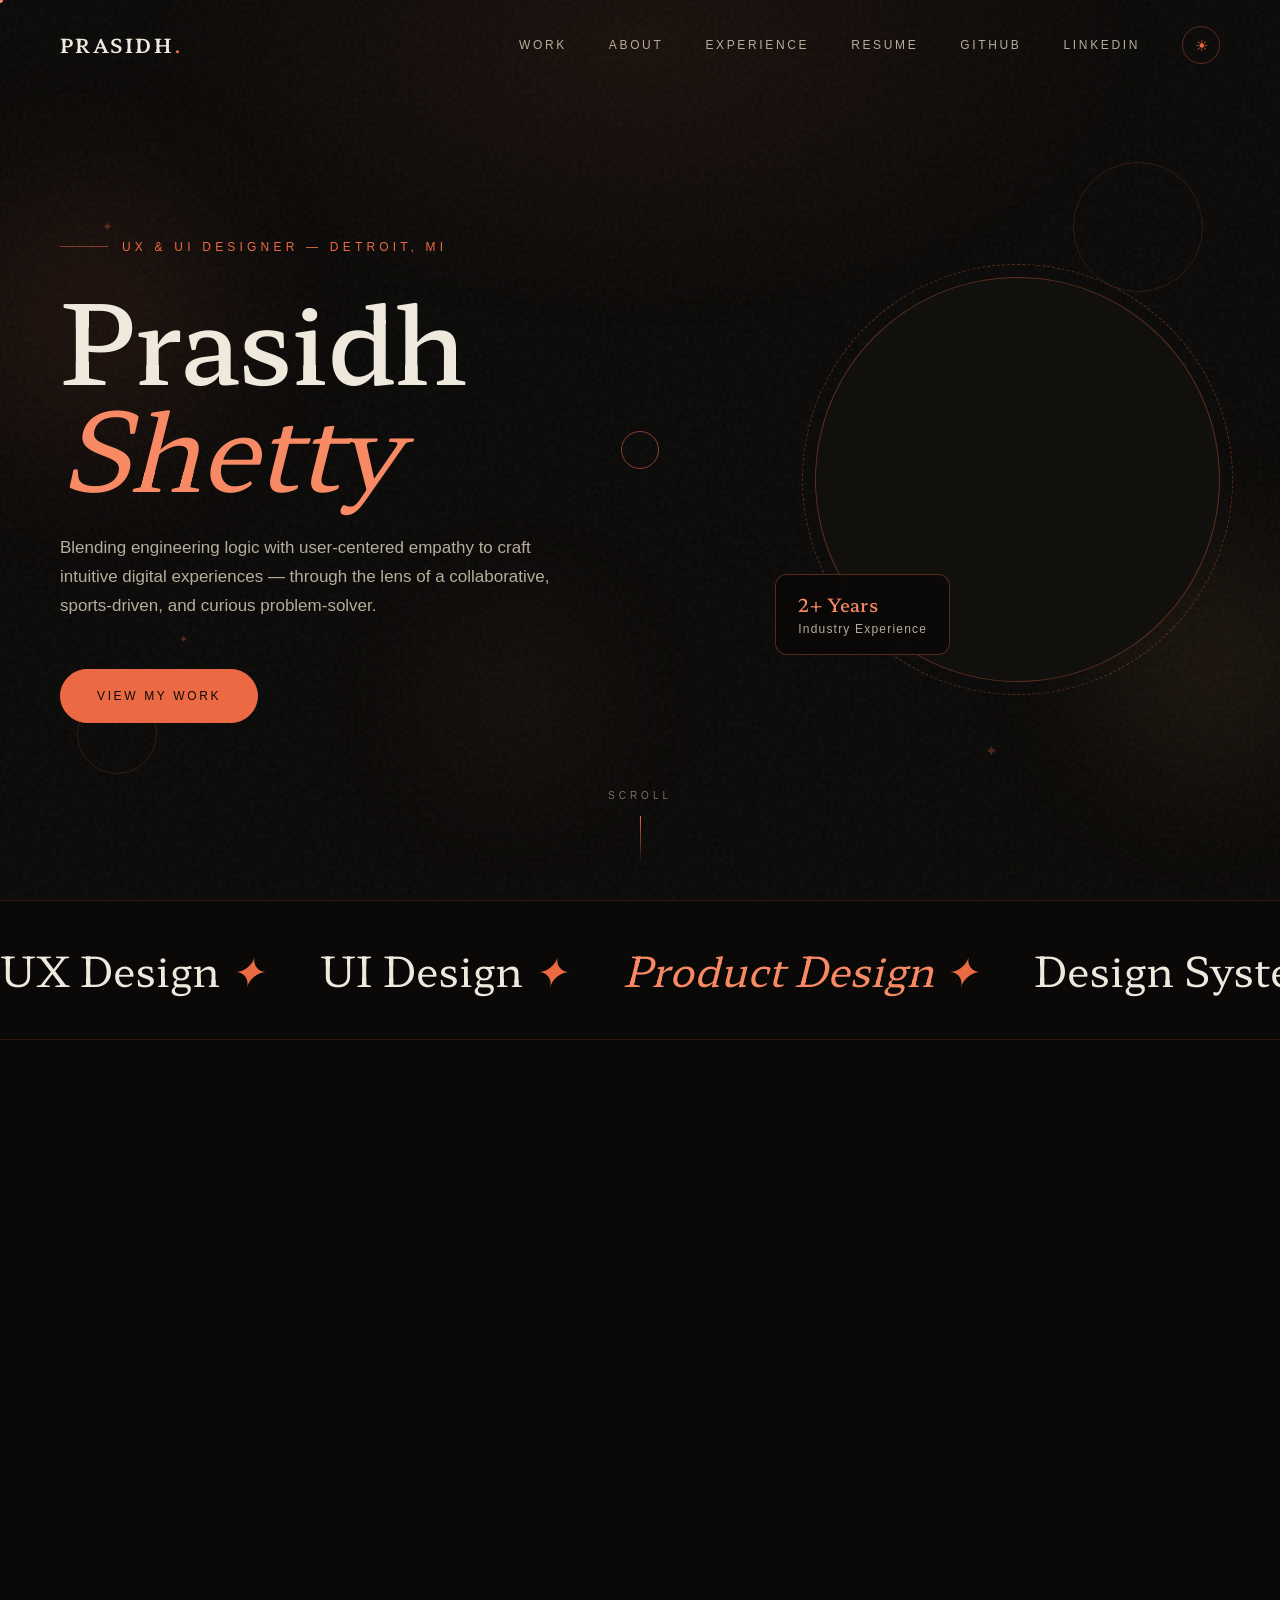
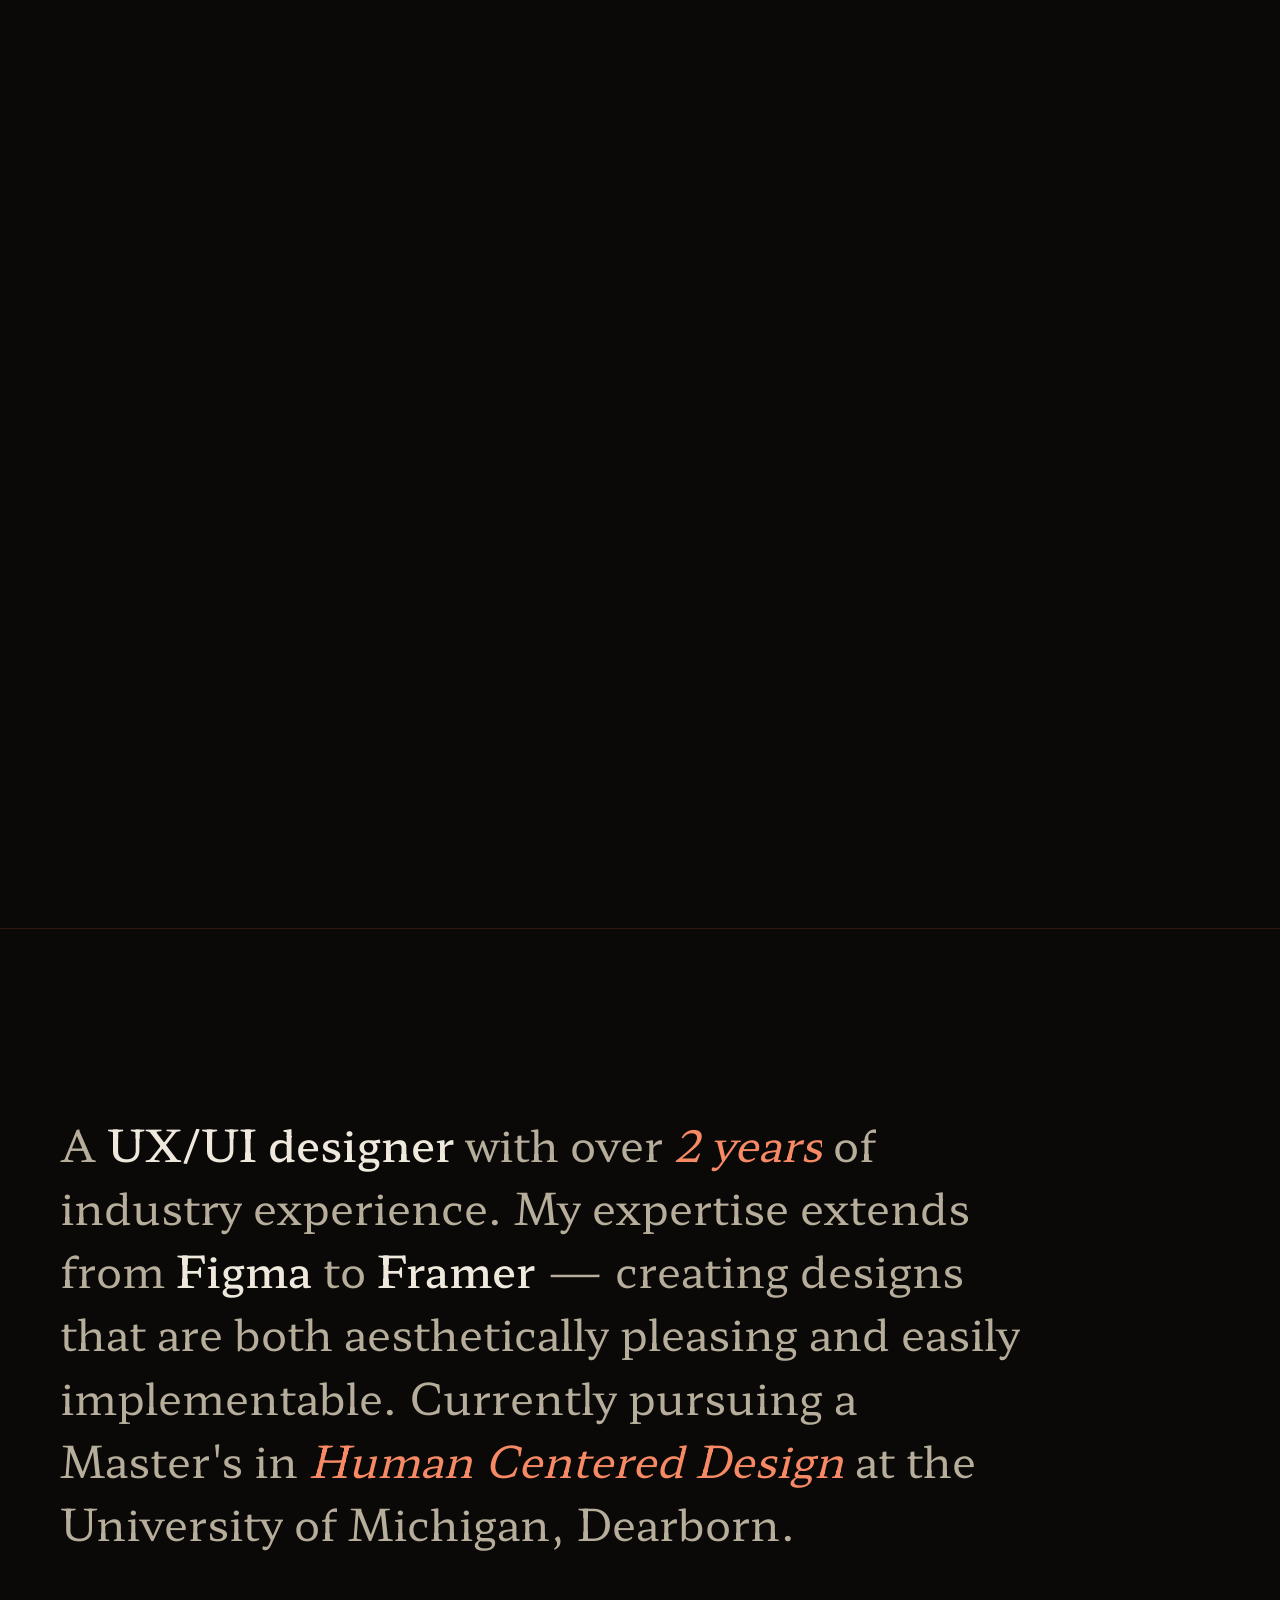
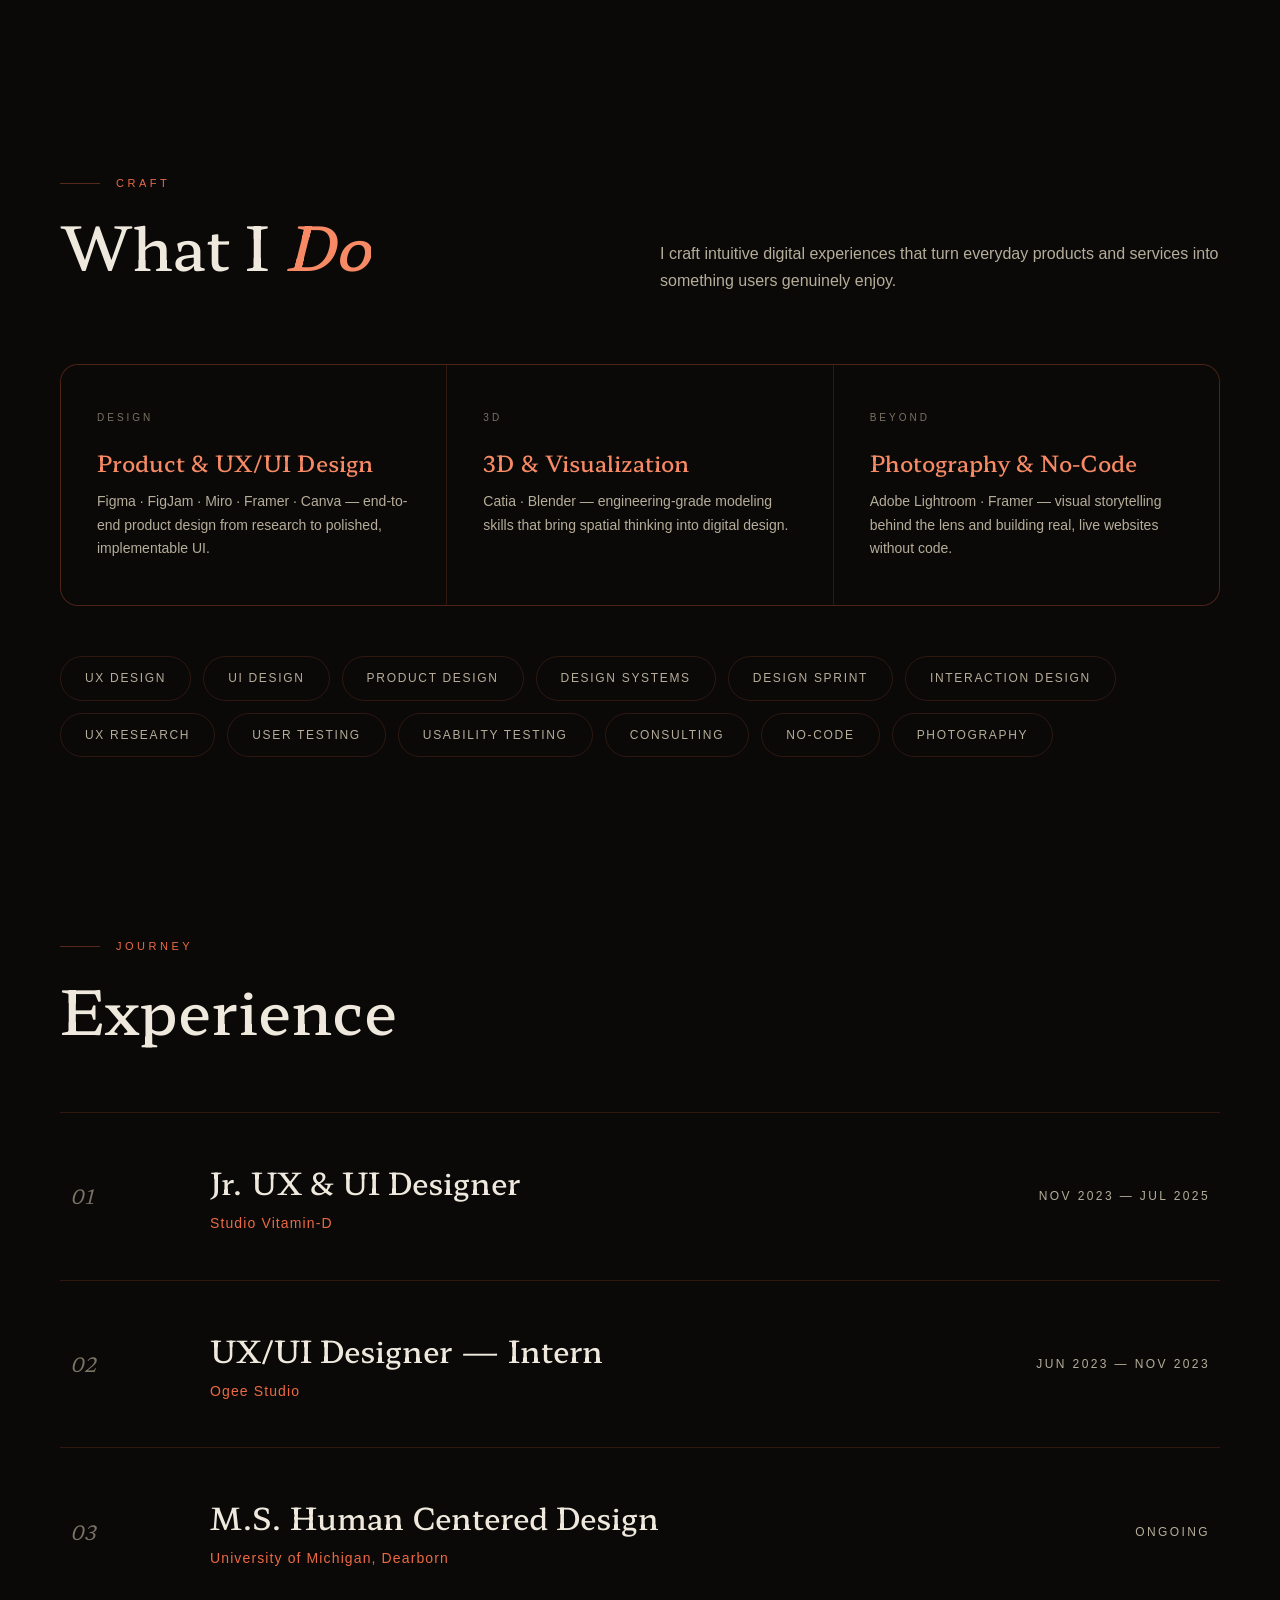
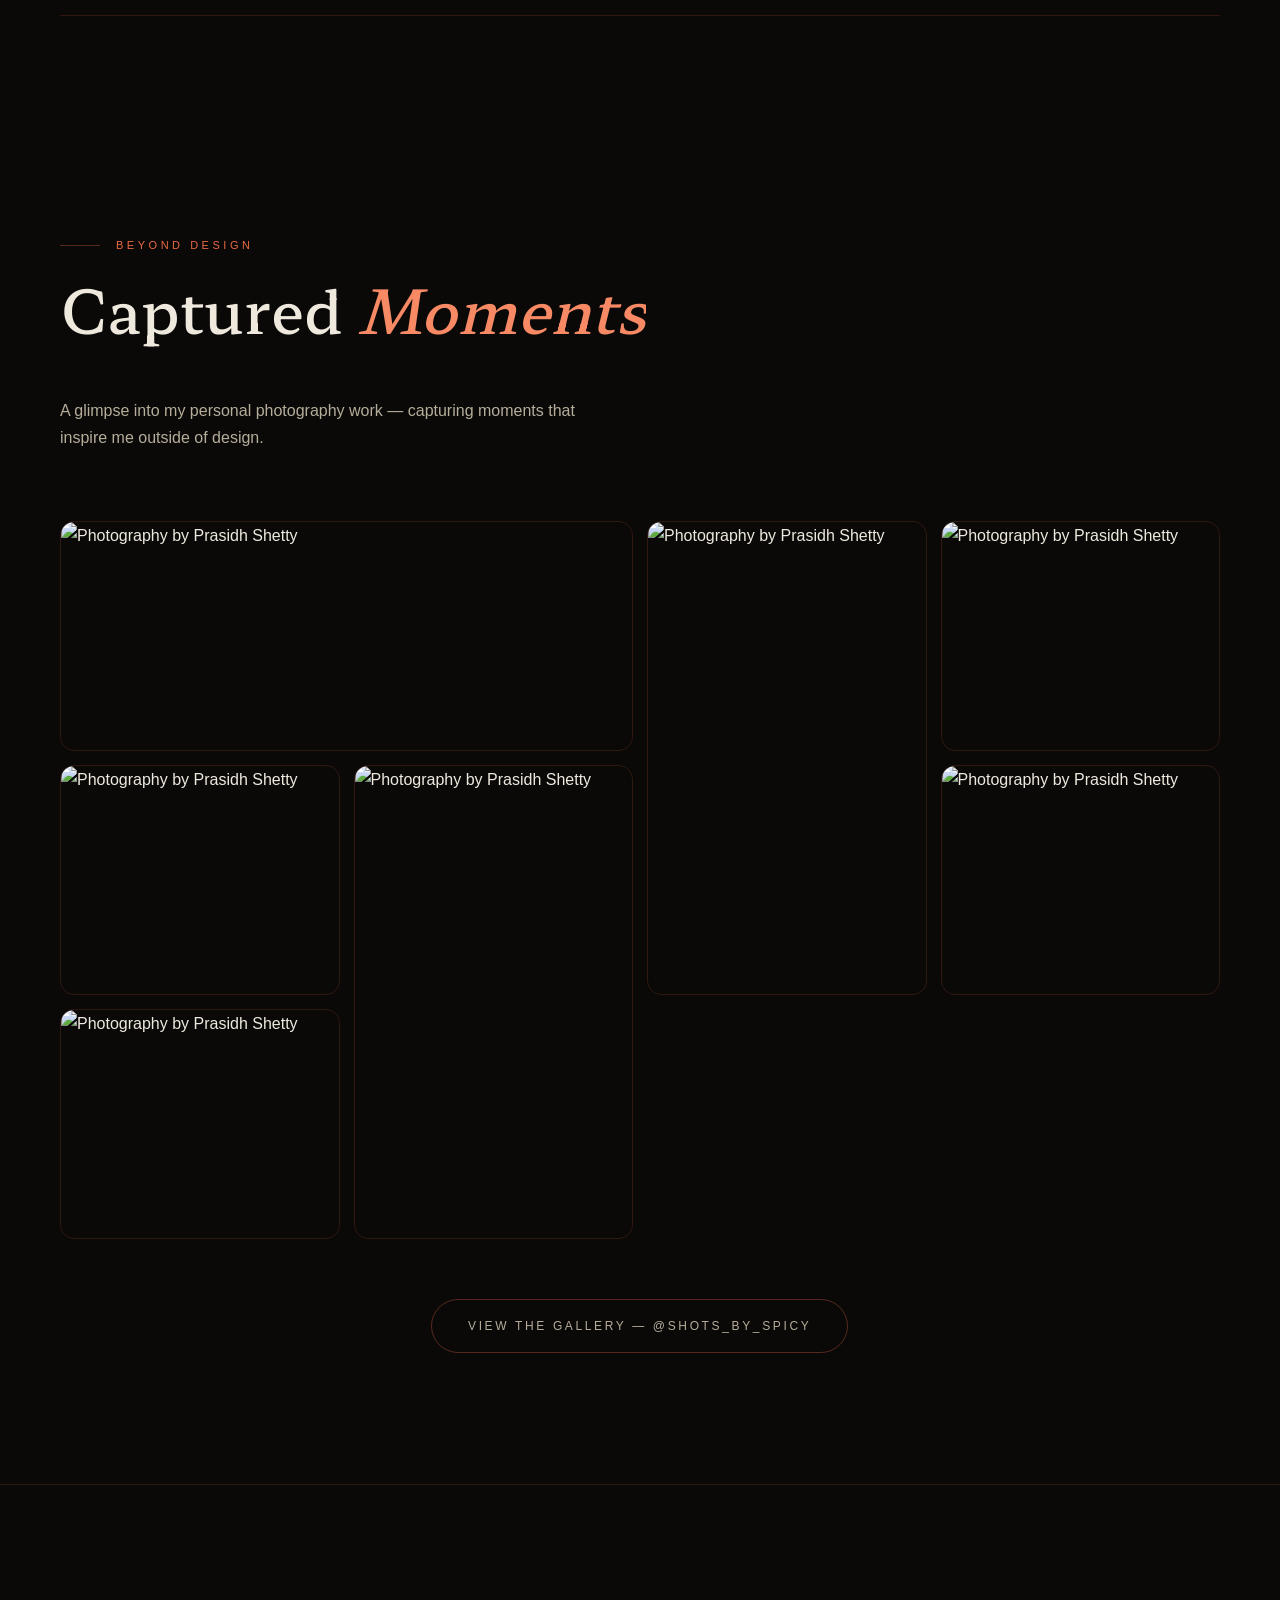
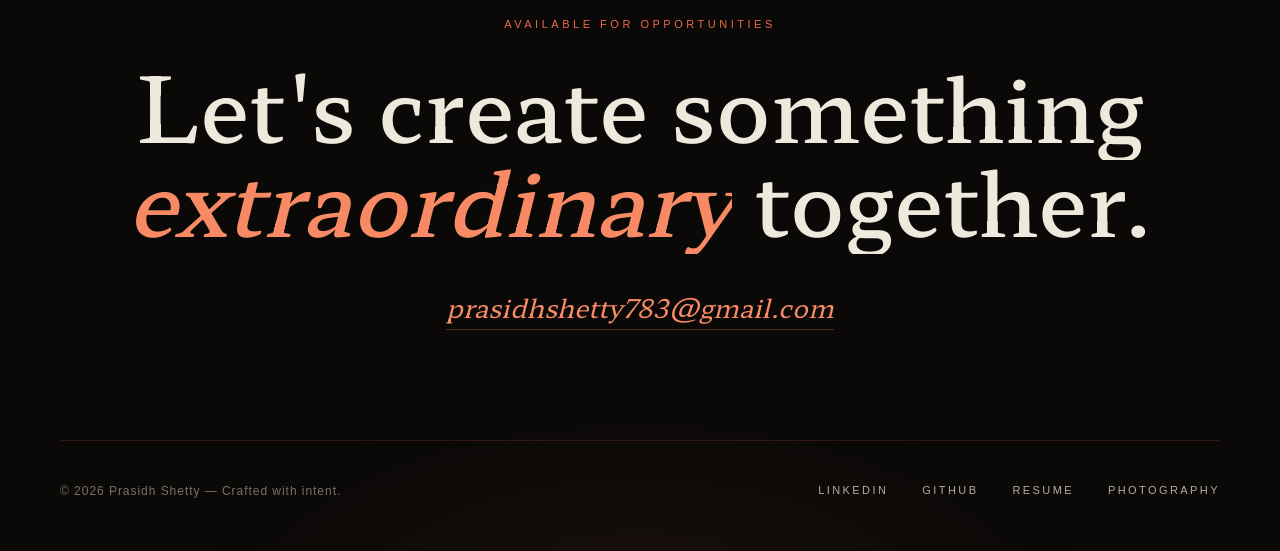
==== index.html @ 74303aab "Update portfolio website" ====
<!DOCTYPE html>
<html lang="en">
<head>
  <meta charset="UTF-8" />
  <meta name="viewport" content="width=device-width, initial-scale=1.0" />
  <title>Prasidh Shetty — UX & UI Designer</title>
  <meta name="description" content="Prasidh Shetty is a UX/UI designer blending engineering logic with user-centered empathy to craft intuitive digital experiences." />
  <link rel="preconnect" href="https://fonts.googleapis.com" />
  <link rel="preconnect" href="https://fonts.gstatic.com" crossorigin />
  <link rel="preconnect" href="https://api.fontshare.com" crossorigin />
  <link href="https://fonts.googleapis.com/css2?family=Hahmlet:wght@400;500;600;700&display=swap" rel="stylesheet" />
  <link href="https://api.fontshare.com/v2/css?f[]=satoshi@400,500,700&display=swap" rel="stylesheet" />
  <script>if(localStorage.getItem("theme")==="light")document.documentElement.setAttribute("data-theme","light")</script>
  <link rel="stylesheet" href="styles.css" />
</head>
<body>

  <!-- NAV -->
  <header class="nav">
    <div class="container nav-inner">
      <a href="index.html" class="nav-logo">PRASIDH<span>.</span></a>
      <nav class="nav-links">
        <a href="work.html">Work</a>
        <a href="index.html#about">About</a>
        <a href="index.html#experience">Experience</a>
        <a href="Prasidh-Shetty-Resume.pdf" target="_blank" rel="noopener">Resume</a>
        <a href="https://github.com/prasidhshetty783-prog" target="_blank" rel="noopener">GitHub</a>
        <a href="https://www.linkedin.com/in/prasidh-shetty-b4a69518b/" target="_blank" rel="noopener">LinkedIn</a>
        <button class="theme-toggle" aria-label="Toggle light/dark theme" title="Toggle theme"></button>
      </nav>
      <button class="nav-burger" aria-label="Menu"><span></span><span></span><span></span></button>
    </div>
  </header>

  <!-- HERO -->
  <section class="hero">
    <div class="container hero-grid">
      <div>
        <p class="hero-kicker reveal">UX & UI Designer — Detroit, MI</p>
        <h1 class="reveal d1">Prasidh <span class="italic">Shetty</span></h1>
        <p class="hero-desc reveal d2">Blending engineering logic with user-centered empathy to craft intuitive digital experiences — through the lens of a collaborative, sports-driven, and curious problem-solver.</p>
        <div class="hero-actions reveal d3">
          <a href="work.html" class="btn solid">View My Work</a>
        </div>
      </div>
      <div class="hero-portrait reveal d2">
        <div class="frame">
          <div class="frame-inner">
            <img src="https://framerusercontent.com/images/dVeHFJa9e56pfi5yclxB2OnnPMI.jpg?scale-down-to=1024" alt="Prasidh Shetty" />
          </div>
        </div>
        <div class="hero-badge"><strong>2+ Years</strong>Industry Experience</div>
      </div>
    </div>
    <div class="hero-scroll">Scroll</div>
  </section>

  <!-- MARQUEE -->
  <div class="marquee-wrap">
    <div class="marquee">
      <span>UX Design <span class="dot">✦</span></span><span>UI Design <span class="dot">✦</span></span><span><em>Product Design</em> <span class="dot">✦</span></span><span>Design Systems <span class="dot">✦</span></span><span>UX Research <span class="dot">✦</span></span><span><em>Interaction Design</em> <span class="dot">✦</span></span><span>Usability Testing <span class="dot">✦</span></span><span>Photography <span class="dot">✦</span></span>
      <span>UX Design <span class="dot">✦</span></span><span>UI Design <span class="dot">✦</span></span><span><em>Product Design</em> <span class="dot">✦</span></span><span>Design Systems <span class="dot">✦</span></span><span>UX Research <span class="dot">✦</span></span><span><em>Interaction Design</em> <span class="dot">✦</span></span><span>Usability Testing <span class="dot">✦</span></span><span>Photography <span class="dot">✦</span></span>
    </div>
  </div>

  <!-- SELECTED WORK -->
  <section class="section" id="work">
    <div class="container">
      <div class="section-head split reveal">
        <div>
          <p class="eyebrow">Selected Work</p>
          <h2 class="section-title">Case <span class="italic">Studies</span></h2>
        </div>
        <p class="section-sub">A curated selection of professional and master's projects — from logistics platforms to AI co-pilots.</p>
      </div>

      <div class="work-list">
        <article class="project reveal">
          <a class="project-media" href="mobile-lms.html">
            <img src="https://framerusercontent.com/images/qUuaT7anQWJj0mjtXxD2zrGDXk.png?scale-down-to=1024" alt="Educational Transformation: Mobile LMS" />
            <span class="num">01</span>
          </a>
          <div class="project-info">
            <span class="tag">Professional · upGrad</span>
            <h3><a href="mobile-lms.html">Educational Transformation: Mobile LMS</a></h3>
            <p>A mobile learning management system that helps learners access courses, track progress, and manage their learning on the go.</p>
            <a href="mobile-lms.html" class="project-link">View Case Study <span class="arrow">→</span></a>
          </div>
        </article>

        <article class="project reveal">
          <a class="project-media" href="media-production.html">
            <img src="https://framerusercontent.com/images/1irKxx9qHiXU2OSpq6Neja5Yvc.png?scale-down-to=1024" alt="Media Production and Planning Tool" />
            <span class="num">02</span>
          </a>
          <div class="project-info">
            <span class="tag">Professional · Showrunnr</span>
            <h3><a href="media-production.html">Media Production & Planning Tool</a></h3>
            <p>A production management platform that helps creators and providers plan, collaborate, manage, and transact in one place.</p>
            <a href="media-production.html" class="project-link">View Case Study <span class="arrow">→</span></a>
          </div>
        </article>

        <article class="project reveal">
          <a class="project-media" href="nova-ai.html">
            <img src="https://framerusercontent.com/images/nuR4hS2fZYth4HQ4zvdkcQAMe4.png?scale-down-to=1024" alt="Nova AI" />
            <span class="num">03</span>
          </a>
          <div class="project-info">
            <span class="tag">Masters Project</span>
            <h3><a href="nova-ai.html">Nova AI — In-Car Co-Pilot</a></h3>
            <p>An AI co-pilot for safer driving — an in-car assistant that delivers timely, explainable support without distracting the driver.</p>
            <a href="nova-ai.html" class="project-link">View Case Study <span class="arrow">→</span></a>
          </div>
        </article>

        <article class="project reveal">
          <a class="project-media" href="dealer-sales.html">
            <img src="https://framerusercontent.com/images/0M9m59HdX6UriJrX9rR3TMofDM.png?scale-down-to=1024" alt="Empowering Dealers with Seamless Sales Management" />
            <span class="num">04</span>
          </a>
          <div class="project-info">
            <span class="tag">Professional · Asian Paints</span>
            <h3><a href="dealer-sales.html">Empowering Dealers with Seamless Sales Management</a></h3>
            <p>A sales management tool that tracks dealers' sales progress and showcases rewards, discounts, and offers for dealers to enroll into.</p>
            <a href="dealer-sales.html" class="project-link">View Case Study <span class="arrow">→</span></a>
          </div>
        </article>

        <article class="project reveal">
          <a class="project-media" href="noteloom.html">
            <img src="https://framerusercontent.com/images/7xmcBBQALfX38yEYyZZWSvCUUig.png?scale-down-to=1024" alt="NoteLoom" />
            <span class="num">05</span>
          </a>
          <div class="project-info">
            <span class="tag">Masters Project</span>
            <h3><a href="noteloom.html">NoteLoom — AI Notetaker</a></h3>
            <p>An AI-powered study tool designed to help students learn efficiently with minimal cognitive load — SUS score raised from 78.5 to 97.5.</p>
            <a href="noteloom.html" class="project-link">View Case Study <span class="arrow">→</span></a>
          </div>
        </article>
      </div>

      <div class="center-cta reveal">
        <a href="work.html" class="btn">View All Projects</a>
      </div>
    </div>
  </section>

  <!-- ABOUT STATEMENT -->
  <section class="section" id="about" style="border-top:1px solid var(--line)">
    <div class="container">
      <p class="eyebrow reveal">About</p>
      <p class="statement reveal d1" style="margin-top:34px">A <strong>UX/UI designer</strong> with over <span class="italic">2 years</span> of industry experience. My expertise extends from <strong>Figma</strong> to <strong>Framer</strong> — creating designs that are both aesthetically pleasing and easily implementable. Currently pursuing a Master's in <span class="italic">Human Centered Design</span> at the University of Michigan, Dearborn.</p>
    </div>
  </section>

  <!-- WHAT I DO / SKILLS -->
  <section class="section tight" id="skills">
    <div class="container">
      <div class="section-head split reveal">
        <div>
          <p class="eyebrow">Craft</p>
          <h2 class="section-title">What I <span class="italic">Do</span></h2>
        </div>
        <p class="section-sub">I craft intuitive digital experiences that turn everyday products and services into something users genuinely enjoy.</p>
      </div>

      <div class="skills-grid reveal">
        <div class="skill-cell">
          <span class="cat">Design</span>
          <h4>Product & UX/UI Design</h4>
          <p>Figma · FigJam · Miro · Framer · Canva — end-to-end product design from research to polished, implementable UI.</p>
        </div>
        <div class="skill-cell">
          <span class="cat">3D</span>
          <h4>3D & Visualization</h4>
          <p>Catia · Blender — engineering-grade modeling skills that bring spatial thinking into digital design.</p>
        </div>
        <div class="skill-cell">
          <span class="cat">Beyond</span>
          <h4>Photography & No-Code</h4>
          <p>Adobe Lightroom · Framer — visual storytelling behind the lens and building real, live websites without code.</p>
        </div>
      </div>

      <div class="chips reveal d1">
        <span class="chip">UX Design</span>
        <span class="chip">UI Design</span>
        <span class="chip">Product Design</span>
        <span class="chip">Design Systems</span>
        <span class="chip">Design Sprint</span>
        <span class="chip">Interaction Design</span>
        <span class="chip">UX Research</span>
        <span class="chip">User Testing</span>
        <span class="chip">Usability Testing</span>
        <span class="chip">Consulting</span>
        <span class="chip">No-Code</span>
        <span class="chip">Photography</span>
      </div>
    </div>
  </section>

  <!-- EXPERIENCE -->
  <section class="section tight" id="experience">
    <div class="container">
      <div class="section-head reveal">
        <p class="eyebrow">Journey</p>
        <h2 class="section-title">Experience</h2>
      </div>
      <div class="exp-list reveal">
        <div class="exp-row">
          <span class="idx">01</span>
          <div>
            <h4>Jr. UX & UI Designer</h4>
            <p class="org">Studio Vitamin-D</p>
          </div>
          <span class="when">Nov 2023 — Jul 2025</span>
        </div>
        <div class="exp-row">
          <span class="idx">02</span>
          <div>
            <h4>UX/UI Designer — Intern</h4>
            <p class="org">Ogee Studio</p>
          </div>
          <span class="when">Jun 2023 — Nov 2023</span>
        </div>
        <div class="exp-row">
          <span class="idx">03</span>
          <div>
            <h4>M.S. Human Centered Design</h4>
            <p class="org">University of Michigan, Dearborn</p>
          </div>
          <span class="when">Ongoing</span>
        </div>
      </div>
    </div>
  </section>

  <!-- PHOTOGRAPHY -->
  <section class="section" id="photography">
    <div class="container">
      <div class="section-head split reveal">
        <div>
          <p class="eyebrow">Beyond Design</p>
          <h2 class="section-title">Captured <span class="italic">Moments</span></h2>
        </div>
        <p class="section-sub">A glimpse into my personal photography work — capturing moments that inspire me outside of design.</p>
      </div>

      <div class="photo-grid reveal">
        <div class="ph wide"><img src="https://framerusercontent.com/images/6tdlCWu5rLJCDBCgVURhTuVFrA4.jpg?scale-down-to=1024" alt="Photography by Prasidh Shetty" loading="lazy" /></div>
        <div class="ph tall"><img src="https://framerusercontent.com/images/0c1XdZhzLxm8AiNm9qjDbvF7wtY.jpg?scale-down-to=1024" alt="Photography by Prasidh Shetty" loading="lazy" /></div>
        <div class="ph"><img src="https://framerusercontent.com/images/2JhKWyJ2SElL3Hi5QCzx2IdPQHU.jpg?scale-down-to=1024" alt="Photography by Prasidh Shetty" loading="lazy" /></div>
        <div class="ph"><img src="https://framerusercontent.com/images/doNka5XIGk0l4mioRC9JH8uCSns.jpg?scale-down-to=1024" alt="Photography by Prasidh Shetty" loading="lazy" /></div>
        <div class="ph tall"><img src="https://framerusercontent.com/images/iH3PJMbKiL3fDyZdsHeYLwO5IM.jpg?scale-down-to=1024" alt="Photography by Prasidh Shetty" loading="lazy" /></div>
        <div class="ph"><img src="https://framerusercontent.com/images/37sPZxfhImzHQvinJACsKNgtY0k.jpg?scale-down-to=1024" alt="Photography by Prasidh Shetty" loading="lazy" /></div>
        <div class="ph"><img src="https://framerusercontent.com/images/tnDRr4iNDn9OqNyZVktgQbF4g0.jpg?scale-down-to=1024" alt="Photography by Prasidh Shetty" loading="lazy" /></div>
      </div>

      <div class="center-cta reveal" style="margin-top:60px">
        <a href="https://www.instagram.com/shots_by_spicy/" target="_blank" rel="noopener" class="btn ghost">View The Gallery — @shots_by_spicy</a>
      </div>
    </div>
  </section>

  <!-- FOOTER -->
  <footer class="footer" id="contact">
    <div class="container">
      <div class="footer-cta reveal">
        <p class="eyebrow">Available for opportunities</p>
        <h2>Let's create something<br /><span class="italic">extraordinary</span> together.</h2>
        <a class="email" href="mailto:prasidhshetty783@gmail.com">prasidhshetty783@gmail.com</a>
      </div>
      <div class="footer-bottom">
        <p class="copy">© <span data-year></span> Prasidh Shetty — Crafted with intent.</p>
        <div class="footer-links">
          <a href="https://www.linkedin.com/in/prasidh-shetty-b4a69518b/" target="_blank" rel="noopener">LinkedIn</a>
          <a href="https://github.com/prasidhshetty783-prog" target="_blank" rel="noopener">GitHub</a>
          <a href="Prasidh-Shetty-Resume.pdf" target="_blank" rel="noopener">Resume</a>
          <a href="https://www.instagram.com/shots_by_spicy/" target="_blank" rel="noopener">Photography</a>
        </div>
      </div>
    </div>
  </footer>

  <script src="script.js"></script>
</body>
</html>
---- styles.css ----
/* ============================================================
   PRASIDH SHETTY — PORTFOLIO
   Dark Luxury Design System
   ============================================================ */

:root {
  --bg: #0a0908;
  --bg-soft: #11100d;
  --surface: #161410;
  --line: rgba(236, 106, 67, 0.16);
  --line-strong: rgba(236, 106, 67, 0.34);
  --text: #efe9dd;
  --text-dim: #b6ad9a;
  --text-faint: #7a7264;
  --gold: #ec6a43;
  --gold-bright: #f78a64;
  --glass: rgba(10, 9, 8, 0.85);
  --glass-soft: rgba(10, 9, 8, 0.55);
  --glass-strong: rgba(10, 9, 8, 0.97);
  --grain-opacity: 0.05;
  --serif: "Hahmlet", Georgia, serif;
  --sans: "Satoshi", "Sen", -apple-system, BlinkMacSystemFont, sans-serif;
  --ease: cubic-bezier(0.22, 1, 0.36, 1);
}

/* ---------- Light theme ---------- */
[data-theme="light"] {
  --bg: #efe6d4;
  --bg-soft: #e7dcc6;
  --surface: #ded2b7;
  --line: rgba(189, 72, 36, 0.2);
  --line-strong: rgba(189, 72, 36, 0.42);
  --text: #241b10;
  --text-dim: #574d3c;
  --text-faint: #8a7e64;
  --gold: #bd4824;
  --gold-bright: #9c3a18;
  --glass: rgba(239, 230, 212, 0.85);
  --glass-soft: rgba(239, 230, 212, 0.6);
  --glass-strong: rgba(239, 230, 212, 0.97);
  --grain-opacity: 0.05;
}

* { margin: 0; padding: 0; box-sizing: border-box; }

html { scroll-behavior: smooth; }

body {
  background: var(--bg);
  color: var(--text);
  font-family: var(--sans);
  font-size: 16px;
  line-height: 1.7;
  -webkit-font-smoothing: antialiased;
  overflow-x: hidden;
}

/* Grain + ambient glow */
body::before {
  content: "";
  position: fixed;
  inset: 0;
  z-index: 0; /* behind content — keeps texture off videos & product UI */
  pointer-events: none;
  opacity: var(--grain-opacity);
  background-image: url("data:image/svg+xml,%3Csvg viewBox='0 0 256 256' xmlns='http://www.w3.org/2000/svg'%3E%3Cfilter id='n'%3E%3CfeTurbulence type='fractalNoise' baseFrequency='0.85' numOctaves='3' stitchTiles='stitch'/%3E%3C/filter%3E%3Crect width='100%25' height='100%25' filter='url(%23n)'/%3E%3C/svg%3E");
}
body::after {
  content: "";
  position: fixed;
  top: -30vh;
  left: 50%;
  transform: translateX(-50%);
  width: 90vw;
  height: 70vh;
  z-index: 0;
  pointer-events: none;
  background: radial-gradient(ellipse at center, rgba(236, 106, 67, 0.07), transparent 65%);
}

::selection { background: var(--gold); color: var(--bg); }

body { transition: background 0.4s, color 0.4s; }

img { max-width: 100%; display: block; }
a { color: inherit; text-decoration: none; }

.container { max-width: 1240px; margin: 0 auto; padding: 0 40px; position: relative; z-index: 1; }

/* ---------- Typography ---------- */
.display {
  font-family: var(--serif);
  font-weight: 500;
  line-height: 1.05;
  letter-spacing: -0.01em;
}
.italic { font-style: italic; color: var(--gold-bright); }

.eyebrow {
  font-family: var(--sans);
  font-size: 11px;
  font-weight: 500;
  letter-spacing: 0.32em;
  text-transform: uppercase;
  color: var(--gold);
  display: flex;
  align-items: center;
  gap: 16px;
}
.eyebrow::before {
  content: "";
  width: 40px;
  height: 1px;
  background: var(--line-strong);
}

.section-title {
  font-family: var(--serif);
  font-size: clamp(36px, 5vw, 60px);
  font-weight: 500;
  line-height: 1.1;
  margin: 20px 0 16px;
}
.section-sub {
  color: var(--text-dim);
  max-width: 560px;
  font-size: 16px;
  font-weight: 300;
}

/* ---------- Navigation ---------- */
.nav {
  position: fixed;
  top: 0;
  left: 0;
  right: 0;
  z-index: 100;
  padding: 26px 0;
  transition: all 0.5s var(--ease);
}
.nav.scrolled {
  padding: 14px 0;
  background: var(--glass);
  backdrop-filter: blur(18px);
  -webkit-backdrop-filter: blur(18px);
  border-bottom: 1px solid var(--line);
}
.nav-inner {
  display: flex;
  align-items: center;
  justify-content: space-between;
}
.nav-logo {
  font-family: var(--serif);
  font-size: 19px;
  letter-spacing: 0.12em;
  font-weight: 600;
  color: var(--text);
}
.nav-logo span { color: var(--gold); }
.nav-links {
  display: flex;
  gap: 42px;
  align-items: center;
}
.nav-links a {
  font-size: 12px;
  letter-spacing: 0.22em;
  text-transform: uppercase;
  color: var(--text-dim);
  position: relative;
  transition: color 0.3s;
  padding: 4px 0;
}
.nav-links a::after {
  content: "";
  position: absolute;
  left: 0;
  bottom: 0;
  width: 0;
  height: 1px;
  background: var(--gold);
  transition: width 0.4s var(--ease);
}
.nav-links a:hover { color: var(--text); }
.nav-links a:hover::after { width: 100%; }
.nav-cta {
  border: 1px solid var(--line-strong);
  padding: 10px 24px !important;
  border-radius: 100px;
  color: var(--gold) !important;
}
.nav-cta:hover { background: var(--gold); color: var(--bg) !important; }

.theme-toggle {
  width: 38px;
  height: 38px;
  border-radius: 50%;
  border: 1px solid var(--line-strong);
  background: transparent;
  color: var(--gold);
  font-size: 15px;
  line-height: 1;
  display: inline-flex;
  align-items: center;
  justify-content: center;
  cursor: pointer;
  transition: all 0.35s var(--ease);
  padding: 0;
}
.theme-toggle:hover {
  border-color: var(--gold);
  background: var(--gold);
  color: var(--bg);
  transform: rotate(20deg);
}
.nav-cta::after { display: none; }

.nav-burger {
  display: none;
  flex-direction: column;
  gap: 6px;
  background: none;
  border: none;
  cursor: pointer;
  padding: 6px;
}
.nav-burger span {
  width: 26px;
  height: 1px;
  background: var(--text);
  transition: 0.3s;
}

/* ---------- Hero (home) ---------- */
.hero {
  min-height: 100vh;
  display: flex;
  align-items: center;
  padding: 160px 0 100px;
  position: relative;
}
.hero-grid {
  display: grid;
  grid-template-columns: 1.25fr 0.75fr;
  gap: 80px;
  align-items: center;
  width: 100%;
}
.hero-kicker {
  font-size: 12px;
  letter-spacing: 0.35em;
  text-transform: uppercase;
  color: var(--gold);
  margin-bottom: 28px;
  display: flex;
  align-items: center;
  gap: 14px;
}
.hero-kicker::before {
  content: "";
  width: 48px;
  height: 1px;
  background: var(--gold);
  opacity: 0.5;
}
.hero h1 {
  font-family: var(--serif);
  font-size: clamp(56px, 8.5vw, 118px);
  font-weight: 500;
  line-height: 0.98;
  letter-spacing: -0.015em;
  margin-bottom: 36px;
}
.hero h1 .italic { display: block; font-weight: 400; }
.hero-desc {
  color: var(--text-dim);
  font-size: 17px;
  font-weight: 300;
  max-width: 520px;
  margin-bottom: 48px;
}
.hero-actions { display: flex; gap: 24px; align-items: center; flex-wrap: wrap; }

.btn {
  display: inline-flex;
  align-items: center;
  gap: 12px;
  font-size: 12px;
  letter-spacing: 0.22em;
  text-transform: uppercase;
  padding: 16px 36px;
  border-radius: 100px;
  border: 1px solid var(--gold);
  color: var(--gold);
  transition: all 0.4s var(--ease);
  cursor: pointer;
  background: transparent;
}
.btn:hover { background: var(--gold); color: var(--bg); transform: translateY(-2px); }
.btn.solid { background: var(--gold); color: var(--bg); }
.btn.solid:hover { background: var(--gold-bright); border-color: var(--gold-bright); }
.btn.ghost { border-color: var(--line-strong); color: var(--text-dim); }
.btn.ghost:hover { border-color: var(--gold); color: var(--gold); background: transparent; }

.hero-portrait {
  position: relative;
  justify-self: end;
  width: 100%;
  max-width: 420px;
}
.hero-portrait .frame {
  position: relative;
  border-radius: 50%;
  border: 1px solid var(--line-strong);
  padding: 16px;
  background: var(--bg-soft);
}
.hero-portrait .frame::before {
  content: "";
  position: absolute;
  inset: -14px;
  border: 1px dashed var(--line-strong);
  border-radius: 50%;
  animation: frameSpin 40s linear infinite;
}
@keyframes frameSpin {
  from { transform: rotate(0deg); }
  to { transform: rotate(360deg); }
}
.hero-portrait .frame-inner {
  border-radius: 50%;
  overflow: hidden;
}
.hero-portrait img {
  width: 100%;
  aspect-ratio: 1 / 1;
  object-fit: cover;
  filter: saturate(0.85) contrast(1.05);
  transition: transform 1.2s var(--ease);
}
.hero-portrait:hover img { transform: scale(1.04); }
.hero-badge {
  position: absolute;
  bottom: 28px;
  left: -40px;
  background: var(--glass);
  backdrop-filter: blur(12px);
  border: 1px solid var(--line-strong);
  border-radius: 12px;
  padding: 14px 22px;
  font-size: 12px;
  letter-spacing: 0.1em;
  color: var(--text-dim);
}
.hero-badge strong {
  display: block;
  font-family: var(--serif);
  font-size: 18px;
  color: var(--gold-bright);
  font-weight: 500;
  letter-spacing: 0.02em;
}

.hero-scroll {
  position: absolute;
  bottom: 36px;
  left: 50%;
  transform: translateX(-50%);
  font-size: 10px;
  letter-spacing: 0.4em;
  text-transform: uppercase;
  color: var(--text-faint);
  display: flex;
  flex-direction: column;
  align-items: center;
  gap: 12px;
}
.hero-scroll::after {
  content: "";
  width: 1px;
  height: 48px;
  background: linear-gradient(to bottom, var(--gold), transparent);
  animation: scrollPulse 2.2s infinite;
}
@keyframes scrollPulse {
  0% { transform: scaleY(0); transform-origin: top; }
  50% { transform: scaleY(1); transform-origin: top; }
  51% { transform-origin: bottom; }
  100% { transform: scaleY(0); transform-origin: bottom; }
}

/* ---------- Sections ---------- */
.section { padding: 130px 0; position: relative; }
.section.tight { padding: 90px 0; }
.section-head { margin-bottom: 70px; }
.section-head.split {
  display: flex;
  justify-content: space-between;
  align-items: flex-end;
  gap: 40px;
  flex-wrap: wrap;
}

.divider {
  height: 1px;
  background: linear-gradient(to right, transparent, var(--line-strong), transparent);
  border: 0;
}

/* ---------- Project cards ---------- */
.work-list { display: flex; flex-direction: column; gap: 110px; }

.project {
  display: grid;
  grid-template-columns: 1fr 1fr;
  gap: 70px;
  align-items: center;
}
.project:nth-child(even) .project-media { order: 2; }

.project-media {
  position: relative;
  border-radius: 18px;
  overflow: hidden;
  border: 1px solid var(--line);
  background: var(--surface);
  aspect-ratio: 4 / 3;
}
.project-media img {
  width: 100%;
  height: 100%;
  object-fit: cover;
  transition: transform 1.1s var(--ease), filter 1.1s var(--ease);
  filter: saturate(0.9);
}
.project:hover .project-media img { transform: scale(1.05); filter: saturate(1); }
.project-media .num {
  position: absolute;
  top: 20px;
  left: 24px;
  font-family: var(--serif);
  font-style: italic;
  font-size: 15px;
  color: var(--text);
  background: var(--glass-soft);
  backdrop-filter: blur(8px);
  padding: 6px 16px;
  border-radius: 100px;
  border: 1px solid rgba(255, 255, 255, 0.08);
}

.project-info .tag {
  display: inline-block;
  font-size: 10px;
  letter-spacing: 0.3em;
  text-transform: uppercase;
  color: var(--gold);
  border: 1px solid var(--line-strong);
  padding: 7px 18px;
  border-radius: 100px;
  margin-bottom: 24px;
}
.project-info h3 {
  font-family: var(--serif);
  font-size: clamp(28px, 3vw, 40px);
  font-weight: 500;
  line-height: 1.15;
  margin-bottom: 18px;
  transition: color 0.3s;
}
.project:hover .project-info h3 { color: var(--gold-bright); }
.project-info p {
  color: var(--text-dim);
  font-weight: 300;
  margin-bottom: 30px;
  max-width: 460px;
}
.project-link {
  font-size: 12px;
  letter-spacing: 0.24em;
  text-transform: uppercase;
  color: var(--text);
  display: inline-flex;
  align-items: center;
  gap: 14px;
}
.project-link .arrow {
  display: inline-flex;
  width: 42px;
  height: 42px;
  border: 1px solid var(--line-strong);
  border-radius: 50%;
  align-items: center;
  justify-content: center;
  transition: all 0.4s var(--ease);
  font-size: 15px;
}
.project:hover .project-link .arrow,
.project-link:hover .arrow {
  background: var(--gold);
  border-color: var(--gold);
  color: var(--bg);
  transform: translateX(6px);
}
.project-link.soon { color: var(--text-faint); cursor: default; }
.project-link.soon .arrow { border-style: dashed; }

.center-cta { text-align: center; margin-top: 100px; }

/* ---------- Marquee ---------- */
.marquee-wrap {
  border-top: 1px solid var(--line);
  border-bottom: 1px solid var(--line);
  padding: 34px 0;
  overflow: hidden;
  white-space: nowrap;
  position: relative;
  z-index: 1;
}
.marquee {
  display: inline-block;
  animation: marquee 38s linear infinite;
}
.marquee span {
  font-family: var(--serif);
  font-size: clamp(26px, 3.2vw, 42px);
  font-weight: 400;
  color: var(--text);
  margin-right: 28px;
}
.marquee .dot { color: var(--gold); font-style: italic; }
.marquee em { font-style: italic; color: var(--gold-bright); }
@keyframes marquee {
  from { transform: translateX(0); }
  to { transform: translateX(-50%); }
}

/* ---------- About statement ---------- */
.statement {
  font-family: var(--serif);
  font-size: clamp(26px, 3.4vw, 44px);
  font-weight: 400;
  line-height: 1.45;
  max-width: 980px;
  color: var(--text-dim);
}
.statement strong {
  color: var(--text);
  font-weight: 500;
}
.statement .italic { font-weight: 400; }

/* ---------- Skills ---------- */
.skills-grid {
  display: grid;
  grid-template-columns: repeat(3, 1fr);
  gap: 1px;
  background: var(--line);
  border: 1px solid var(--line);
  border-radius: 18px;
  overflow: hidden;
}
.skill-cell {
  background: var(--bg);
  padding: 44px 36px;
  transition: background 0.5s;
}
.skill-cell:hover { background: var(--bg-soft); }
.skill-cell h4 {
  font-family: var(--serif);
  font-size: 22px;
  font-weight: 500;
  margin-bottom: 8px;
  color: var(--gold-bright);
}
.skill-cell .cat {
  font-size: 10px;
  letter-spacing: 0.3em;
  text-transform: uppercase;
  color: var(--text-faint);
  margin-bottom: 18px;
  display: block;
}
.skill-cell p { color: var(--text-dim); font-size: 14px; font-weight: 300; }

.chips { display: flex; flex-wrap: wrap; gap: 12px; margin-top: 50px; }
.chip {
  font-size: 12px;
  letter-spacing: 0.14em;
  text-transform: uppercase;
  color: var(--text-dim);
  border: 1px solid var(--line);
  border-radius: 100px;
  padding: 11px 24px;
  transition: all 0.35s;
}
.chip:hover {
  border-color: var(--gold);
  color: var(--gold-bright);
  transform: translateY(-2px);
}

/* ---------- Experience ---------- */
.exp-list { border-top: 1px solid var(--line); }
.exp-row {
  display: grid;
  grid-template-columns: 100px 1fr auto;
  gap: 40px;
  align-items: center;
  padding: 44px 10px;
  border-bottom: 1px solid var(--line);
  transition: background 0.4s, padding 0.4s var(--ease);
}
.exp-row:hover { background: var(--bg-soft); padding-left: 26px; }
.exp-row .idx {
  font-family: var(--serif);
  font-style: italic;
  font-size: 20px;
  color: var(--text-faint);
}
.exp-row h4 {
  font-family: var(--serif);
  font-size: clamp(22px, 2.4vw, 30px);
  font-weight: 500;
}
.exp-row .org { color: var(--gold); font-size: 14px; letter-spacing: 0.08em; margin-top: 4px; }
.exp-row .when {
  font-size: 12px;
  letter-spacing: 0.2em;
  text-transform: uppercase;
  color: var(--text-dim);
  white-space: nowrap;
}

/* ---------- Photography ---------- */
.photo-grid {
  display: grid;
  grid-template-columns: repeat(4, 1fr);
  grid-auto-rows: 230px;
  gap: 14px;
}
.photo-grid .ph {
  border-radius: 14px;
  overflow: hidden;
  border: 1px solid var(--line);
  position: relative;
}
.photo-grid .ph img {
  width: 100%;
  height: 100%;
  object-fit: cover;
  filter: saturate(0.9);
  transition: transform 1s var(--ease), filter 1s;
}
.photo-grid .ph:hover img { transform: scale(1.06); filter: saturate(1.1); }
.photo-grid .ph.tall { grid-row: span 2; }
.photo-grid .ph.wide { grid-column: span 2; }

/* ---------- Footer / Contact ---------- */
.footer {
  padding: 130px 0 50px;
  border-top: 1px solid var(--line);
  position: relative;
  overflow: hidden;
}
.footer::before {
  content: "";
  position: absolute;
  bottom: -40vh;
  left: 50%;
  transform: translateX(-50%);
  width: 80vw;
  height: 60vh;
  background: radial-gradient(ellipse at center, rgba(236, 106, 67, 0.08), transparent 65%);
  pointer-events: none;
}
.footer-cta { text-align: center; margin-bottom: 110px; position: relative; z-index: 1; }
.footer-cta .eyebrow { justify-content: center; }
.footer-cta .eyebrow::before { display: none; }
.footer-cta h2 {
  font-family: var(--serif);
  font-size: clamp(44px, 7vw, 92px);
  font-weight: 500;
  line-height: 1.05;
  margin: 24px 0 40px;
}
.footer-cta .email {
  font-family: var(--serif);
  font-style: italic;
  font-size: clamp(18px, 2.4vw, 26px);
  color: var(--gold-bright);
  border-bottom: 1px solid var(--line-strong);
  padding-bottom: 4px;
  transition: all 0.3s;
}
.footer-cta .email:hover { color: var(--gold); border-color: var(--gold); }

.footer-bottom {
  display: flex;
  justify-content: space-between;
  align-items: center;
  gap: 30px;
  flex-wrap: wrap;
  padding-top: 40px;
  border-top: 1px solid var(--line);
  position: relative;
  z-index: 1;
}
.footer-bottom .copy { font-size: 12px; color: var(--text-faint); letter-spacing: 0.08em; }
.footer-links { display: flex; gap: 34px; }
.footer-links a {
  font-size: 11px;
  letter-spacing: 0.22em;
  text-transform: uppercase;
  color: var(--text-dim);
  transition: color 0.3s;
}
.footer-links a:hover { color: var(--gold); }

/* ============================================================
   CASE STUDY PAGES
   ============================================================ */

.cs-hero { padding: 200px 0 70px; }
.cs-hero .eyebrow { margin-bottom: 26px; }
.cs-hero h1 {
  font-family: var(--serif);
  font-size: clamp(40px, 5.6vw, 76px);
  font-weight: 500;
  line-height: 1.06;
  max-width: 1000px;
  margin-bottom: 30px;
}
.cs-hero .lede {
  color: var(--text-dim);
  font-size: 18px;
  font-weight: 300;
  max-width: 760px;
}

.cs-cover {
  border-radius: 20px;
  overflow: hidden;
  border: 1px solid var(--line);
  margin: 60px 0;
}
.cs-cover img { width: 100%; }

.cs-meta {
  display: grid;
  grid-template-columns: repeat(4, 1fr);
  border-top: 1px solid var(--line);
  border-bottom: 1px solid var(--line);
}
.cs-meta > div { padding: 30px 24px; border-left: 1px solid var(--line); }
.cs-meta > div:first-child { border-left: 0; padding-left: 0; }
.cs-meta dt {
  font-size: 10px;
  letter-spacing: 0.3em;
  text-transform: uppercase;
  color: var(--text-faint);
  margin-bottom: 10px;
}
.cs-meta dd {
  font-family: var(--serif);
  font-size: 19px;
  color: var(--gold-bright);
  font-weight: 500;
}

.cs-section { padding: 100px 0 0; }
.cs-section:last-of-type { padding-bottom: 110px; }

.cs-label {
  font-size: 11px;
  letter-spacing: 0.32em;
  text-transform: uppercase;
  color: var(--gold);
  display: flex;
  align-items: center;
  gap: 16px;
  margin-bottom: 22px;
}
.cs-label::after { content: ""; height: 1px; flex: 1; background: var(--line); }
.cs-label .n { font-family: var(--serif); font-style: italic; color: var(--text-faint); font-size: 14px; letter-spacing: 0; }

.cs-section h2 {
  font-family: var(--serif);
  font-size: clamp(30px, 4vw, 48px);
  font-weight: 500;
  line-height: 1.12;
  margin-bottom: 24px;
  max-width: 820px;
}
.cs-section .body {
  color: var(--text-dim);
  font-weight: 300;
  font-size: 16.5px;
  max-width: 780px;
}
.cs-section .body + .body { margin-top: 18px; }

.pillar-grid {
  display: grid;
  grid-template-columns: repeat(auto-fit, minmax(240px, 1fr));
  gap: 1px;
  background: var(--line);
  border: 1px solid var(--line);
  border-radius: 16px;
  overflow: hidden;
  margin-top: 56px;
}
.pillar {
  background: var(--bg);
  padding: 38px 32px;
  transition: background 0.4s;
}
.pillar:hover { background: var(--bg-soft); }
.pillar .pn {
  font-family: var(--serif);
  font-style: italic;
  color: var(--gold);
  font-size: 15px;
  display: block;
  margin-bottom: 16px;
}
.pillar h4 {
  font-family: var(--serif);
  font-size: 21px;
  font-weight: 500;
  margin-bottom: 12px;
}
.pillar p { color: var(--text-dim); font-size: 14px; font-weight: 300; }

.cs-figure {
  margin-top: 56px;
  text-align: center;
}
.cs-figure img {
  display: inline-block;
  width: auto;
  max-width: 100%;
  max-height: 82vh;
  border-radius: 16px;
  border: 1px solid var(--line);
  background: var(--surface);
  vertical-align: top;
}
.cs-figure figcaption {
  margin-top: 16px;
  font-size: 12px;
  letter-spacing: 0.16em;
  text-transform: uppercase;
  color: var(--text-faint);
}

.persona {
  display: grid;
  grid-template-columns: 280px 1fr;
  gap: 50px;
  border: 1px solid var(--line);
  border-radius: 18px;
  padding: 46px;
  margin-top: 56px;
  background: var(--bg-soft);
}
.persona .avatar {
  border-radius: 14px;
  overflow: hidden;
  border: 1px solid var(--line-strong);
  align-self: start;
}
.persona .avatar img { width: 100%; aspect-ratio: 1; object-fit: cover; }
.persona h4 { font-family: var(--serif); font-size: 28px; font-weight: 500; margin-bottom: 4px; }
.persona .meta {
  font-size: 12px;
  letter-spacing: 0.18em;
  text-transform: uppercase;
  color: var(--gold);
  margin-bottom: 18px;
}
.persona .bio { color: var(--text-dim); font-weight: 300; font-size: 15px; margin-bottom: 28px; }
.persona-cols { display: grid; grid-template-columns: 1fr 1fr; gap: 36px; }
.persona-cols h5 {
  font-size: 11px;
  letter-spacing: 0.26em;
  text-transform: uppercase;
  color: var(--gold-bright);
  margin-bottom: 14px;
}
.persona-cols ul { list-style: none; }
.persona-cols li {
  color: var(--text-dim);
  font-size: 14px;
  font-weight: 300;
  padding: 7px 0 7px 22px;
  position: relative;
}
.persona-cols li::before {
  content: "—";
  position: absolute;
  left: 0;
  color: var(--gold);
}

.feature-grid {
  display: grid;
  grid-template-columns: 1fr 1fr;
  gap: 40px;
  margin-top: 56px;
}
.feature-card {
  border: 1px solid var(--line);
  border-radius: 18px;
  overflow: hidden;
  background: var(--surface);
  transition: border-color 0.4s, transform 0.5s var(--ease);
}
.feature-card:hover { border-color: var(--line-strong); transform: translateY(-6px); }
.feature-card img { width: 100%; aspect-ratio: 1; object-fit: cover; }
.feature-card .fc-body { padding: 30px 32px 36px; }
.feature-card h4 {
  font-family: var(--serif);
  font-size: 23px;
  font-weight: 500;
  margin-bottom: 10px;
}
.feature-card p { color: var(--text-dim); font-size: 14.5px; font-weight: 300; }
.feature-grid.cols-3 { grid-template-columns: repeat(3, 1fr); }
.feature-grid.cols-3 .feature-card img { aspect-ratio: 0.7; }

.stat-row {
  display: grid;
  grid-template-columns: repeat(3, 1fr);
  gap: 1px;
  background: var(--line);
  border: 1px solid var(--line);
  border-radius: 16px;
  overflow: hidden;
  margin-top: 46px;
}
.stat {
  background: var(--bg);
  padding: 40px 30px;
  text-align: center;
}
.stat .num {
  font-family: var(--serif);
  font-size: clamp(40px, 4.5vw, 58px);
  color: var(--gold-bright);
  font-weight: 500;
  line-height: 1;
}
.stat .lbl {
  font-size: 11px;
  letter-spacing: 0.26em;
  text-transform: uppercase;
  color: var(--text-faint);
  margin-top: 14px;
}

.insight-list { margin-top: 56px; border-top: 1px solid var(--line); }
.insight {
  display: grid;
  grid-template-columns: 80px 280px 1fr;
  gap: 36px;
  padding: 36px 8px;
  border-bottom: 1px solid var(--line);
  align-items: baseline;
  transition: background 0.4s;
}
.insight:hover { background: var(--bg-soft); }
.insight .no {
  font-family: var(--serif);
  font-style: italic;
  font-size: 22px;
  color: var(--gold);
}
.insight h4 { font-family: var(--serif); font-size: 21px; font-weight: 500; line-height: 1.3; }
.insight p { color: var(--text-dim); font-size: 14.5px; font-weight: 300; }

.quote-block {
  margin: 80px auto 0;
  max-width: 880px;
  text-align: center;
}
.quote-block blockquote {
  font-family: var(--serif);
  font-style: italic;
  font-size: clamp(24px, 3vw, 36px);
  line-height: 1.45;
  color: var(--text);
  font-weight: 400;
}
.quote-block cite {
  display: block;
  margin-top: 26px;
  font-style: normal;
  font-size: 12px;
  letter-spacing: 0.28em;
  text-transform: uppercase;
  color: var(--gold);
}

.cs-video {
  border-radius: 18px;
  overflow: hidden;
  border: 1px solid var(--line);
  margin-top: 56px;
  background: #000;
}
.cs-video video { width: 100%; display: block; }

.cs-next {
  border-top: 1px solid var(--line);
  padding: 110px 0;
  text-align: center;
}
.cs-next .lbl {
  font-size: 11px;
  letter-spacing: 0.32em;
  text-transform: uppercase;
  color: var(--text-faint);
  margin-bottom: 20px;
}
.cs-next a.title {
  font-family: var(--serif);
  font-size: clamp(34px, 5vw, 64px);
  font-weight: 500;
  line-height: 1.1;
  transition: color 0.35s;
  display: inline-block;
}
.cs-next a.title:hover { color: var(--gold-bright); }

/* ---------- Page hero (work page) ---------- */
.page-hero { padding: 210px 0 80px; }
.page-hero h1 {
  font-family: var(--serif);
  font-size: clamp(52px, 8vw, 110px);
  font-weight: 500;
  line-height: 1;
  margin-top: 24px;
}
.page-hero p { margin-top: 26px; }

/* ---------- Reveal animations ---------- */
.reveal {
  opacity: 0;
  transform: translateY(36px);
  transition: opacity 1s var(--ease), transform 1s var(--ease);
}
.reveal.visible { opacity: 1; transform: translateY(0); }
.reveal.d1 { transition-delay: 0.12s; }
.reveal.d2 { transition-delay: 0.24s; }
.reveal.d3 { transition-delay: 0.36s; }

/* ---------- Responsive ---------- */
@media (max-width: 1024px) {
  .hero-grid { grid-template-columns: 1fr; gap: 60px; }
  .hero-portrait { justify-self: start; max-width: 360px; }
  .hero-badge { left: auto; right: -20px; }
  .project { grid-template-columns: 1fr; gap: 36px; }
  .project:nth-child(even) .project-media { order: 0; }
  .skills-grid { grid-template-columns: 1fr 1fr; }
  .photo-grid { grid-template-columns: repeat(2, 1fr); }
  .cs-meta { grid-template-columns: 1fr 1fr; }
  .cs-meta > div { border-left: 0; padding-left: 0; }
  .persona { grid-template-columns: 1fr; gap: 36px; }
  .persona .avatar { max-width: 240px; }
  .feature-grid, .feature-grid.cols-3 { grid-template-columns: 1fr 1fr; }
  .insight { grid-template-columns: 60px 1fr; }
  .insight p { grid-column: 2; }
}

/* ============================================================
   INTERACTIONS — parallax, ambient motion, micro-interactions
   ============================================================ */

/* Scroll progress bar */
.scroll-progress {
  position: fixed;
  top: 0;
  left: 0;
  height: 2px;
  width: 0;
  background: linear-gradient(to right, var(--gold), var(--gold-bright));
  z-index: 300;
  pointer-events: none;
  box-shadow: 0 0 12px rgba(236, 106, 67, 0.5);
}

/* Ambient floating background elements */
.ambient {
  position: fixed;
  inset: 0;
  z-index: 0;
  pointer-events: none;
  overflow: hidden;
}
.ambient > span { position: absolute; transform: translateY(var(--py, 0)); }
.orb {
  border-radius: 50%;
  filter: blur(70px);
  opacity: 0.13;
}
.orb.o1 {
  width: 420px; height: 420px;
  top: 12%; left: -120px;
  background: radial-gradient(circle, #ec6a43, transparent 70%);
  animation: drift1 26s ease-in-out infinite alternate;
}
.orb.o2 {
  width: 340px; height: 340px;
  top: 55%; right: -100px;
  background: radial-gradient(circle, #e8a154, transparent 70%);
  animation: drift2 32s ease-in-out infinite alternate;
}
.orb.o3 {
  width: 260px; height: 260px;
  bottom: 8%; left: 30%;
  background: radial-gradient(circle, #f78a64, transparent 70%);
  opacity: 0.1;
  animation: drift1 38s ease-in-out infinite alternate-reverse;
}
@keyframes drift1 {
  from { translate: 0 0; }
  to { translate: 70px -50px; }
}
@keyframes drift2 {
  from { translate: 0 0; }
  to { translate: -60px 60px; }
}

.spark {
  font-size: 16px;
  color: var(--gold);
  opacity: 0.3;
  animation: sparkSpin 14s linear infinite, sparkFloat 9s ease-in-out infinite alternate;
}
.spark.s1 { top: 24%; left: 8%; font-size: 13px; }
.spark.s2 { top: 38%; right: 12%; font-size: 19px; animation-duration: 18s, 11s; }
.spark.s3 { top: 70%; left: 14%; font-size: 11px; animation-duration: 11s, 8s; }
.spark.s4 { top: 82%; right: 22%; font-size: 15px; animation-duration: 16s, 13s; }
@keyframes sparkSpin {
  from { rotate: 0deg; }
  to { rotate: 360deg; }
}
@keyframes sparkFloat {
  from { translate: 0 0; opacity: 0.16; }
  50% { opacity: 0.4; }
  to { translate: 0 -34px; opacity: 0.16; }
}

.ring-deco {
  border: 1px solid var(--line-strong);
  border-radius: 50%;
  opacity: 0.5;
  animation: ringPulse 10s ease-in-out infinite alternate;
}
.ring-deco.r1 { width: 130px; height: 130px; top: 18%; right: 6%; }
.ring-deco.r2 { width: 80px; height: 80px; bottom: 14%; left: 6%; animation-delay: -4s; }
@keyframes ringPulse {
  from { scale: 0.85; opacity: 0.22; }
  to { scale: 1.1; opacity: 0.55; }
}

/* Parallax images — slide within their frame */
.parallax-img {
  transition: none !important;
  will-change: transform;
}
.hero-portrait .frame-inner,
.cs-cover { overflow: hidden; }

/* 3D tilt cards */
.tiltable {
  transform-style: preserve-3d;
  transition: transform 0.25s ease-out;
  position: relative;
}
.tiltable::after {
  content: "";
  position: absolute;
  inset: 0;
  z-index: 2;
  pointer-events: none;
  border-radius: inherit;
  background: radial-gradient(
    360px circle at var(--mx, 50%) var(--my, 50%),
    rgba(247, 138, 100, 0.12),
    transparent 65%
  );
  opacity: 0;
  transition: opacity 0.4s;
}
.tiltable:hover::after { opacity: 1; }

/* Magnetic elements */
.magnetic { transition: transform 0.3s var(--ease); will-change: transform; }

/* Custom cursor */
.has-custom-cursor, .has-custom-cursor * { cursor: none !important; }
.cursor-dot {
  position: fixed;
  top: -3px;
  left: -3px;
  width: 6px;
  height: 6px;
  border-radius: 50%;
  background: var(--gold-bright);
  z-index: 1001;
  pointer-events: none;
  transition: opacity 0.3s;
}
.cursor-ring {
  position: fixed;
  top: -19px;
  left: -19px;
  width: 38px;
  height: 38px;
  border: 1px solid rgba(236, 106, 67, 0.55);
  border-radius: 50%;
  z-index: 1001;
  pointer-events: none;
  transition: width 0.35s var(--ease), height 0.35s var(--ease),
    top 0.35s var(--ease), left 0.35s var(--ease),
    background 0.35s, border-color 0.35s, opacity 0.3s;
}
.cursor-ring.is-hover {
  width: 64px;
  height: 64px;
  top: -32px;
  left: -32px;
  background: rgba(236, 106, 67, 0.08);
  border-color: var(--gold-bright);
}
.cursor-ring.is-down {
  width: 26px;
  height: 26px;
  top: -13px;
  left: -13px;
  border-color: var(--gold-bright);
}

@media (prefers-reduced-motion: reduce) {
  .ambient, .scroll-progress { display: none; }
  .marquee { animation: none; }
  .reveal { opacity: 1; transform: none; transition: none; }
}

@media (max-width: 680px) {
  .container { padding: 0 24px; }
  .nav-links {
    position: fixed;
    inset: 0;
    background: var(--glass-strong);
    backdrop-filter: blur(20px);
    flex-direction: column;
    justify-content: center;
    gap: 36px;
    opacity: 0;
    pointer-events: none;
    transition: opacity 0.4s;
  }
  .nav-links.open { opacity: 1; pointer-events: auto; }
  .nav-links a { font-size: 16px; }
  .nav-burger { display: flex; position: relative; z-index: 110; }
  .section { padding: 90px 0; }
  .skills-grid { grid-template-columns: 1fr; }
  .exp-row { grid-template-columns: 1fr; gap: 10px; padding: 34px 4px; }
  .exp-row .idx { display: none; }
  .photo-grid { grid-auto-rows: 180px; }
  .feature-grid, .feature-grid.cols-3 { grid-template-columns: 1fr; }
  .persona { padding: 30px 24px; }
  .persona-cols { grid-template-columns: 1fr; }
  .stat-row { grid-template-columns: 1fr; }
  .cs-hero { padding: 160px 0 50px; }
  .footer-bottom { flex-direction: column; align-items: flex-start; }
}

/* ============================================================
   AWWWARDS POLISH — preloader, typography motion, scroll craft
   ============================================================ */

/* Styled scrollbar */
html { scrollbar-color: var(--gold) var(--bg-soft); scrollbar-width: thin; }
::-webkit-scrollbar { width: 9px; }
::-webkit-scrollbar-track { background: var(--bg); }
::-webkit-scrollbar-thumb {
  background: linear-gradient(to bottom, var(--gold-bright), var(--gold));
  border-radius: 10px;
}

/* Preloader */
.preloader {
  position: fixed;
  inset: 0;
  z-index: 2000;
  background: var(--bg);
  display: flex;
  flex-direction: column;
  align-items: center;
  justify-content: center;
  gap: 14px;
  transition: transform 0.9s cubic-bezier(0.76, 0, 0.24, 1);
}
.preloader.done { transform: translateY(-101%); }
.pre-name {
  font-family: var(--serif);
  font-size: clamp(30px, 5vw, 52px);
  letter-spacing: 0.14em;
  font-weight: 600;
  color: var(--text);
  animation: preFade 1.1s var(--ease) both;
}
.pre-name span { color: var(--gold); }
.pre-tag {
  font-size: 11px;
  letter-spacing: 0.4em;
  text-transform: uppercase;
  color: var(--text-faint);
  animation: preFade 1.1s var(--ease) 0.15s both;
}
.pre-count {
  position: absolute;
  bottom: 30px;
  right: 40px;
  font-family: var(--serif);
  font-style: italic;
  font-size: clamp(56px, 9vw, 110px);
  line-height: 1;
  color: transparent;
  -webkit-text-stroke: 1px var(--gold);
}
.preloader.quick .pre-count, .preloader.quick .pre-tag { display: none; }
@keyframes preFade {
  from { opacity: 0; transform: translateY(24px); }
  to { opacity: 1; transform: translateY(0); }
}

/* Word-split typography reveal */
.split .w {
  display: inline-block;
  overflow: hidden;
  vertical-align: bottom;
  padding-bottom: 0.1em;
  margin-bottom: -0.1em;
}
.split .wi {
  display: inline-block;
  transform: translateY(115%);
  transition: transform 0.9s var(--ease);
}
.split.visible .wi { transform: translateY(0); }

@media (max-width: 680px) {
  .pre-count { right: 24px; bottom: 22px; }
}

@media (prefers-reduced-motion: reduce) {
  .preloader { display: none; }
  .split .wi { transform: none; transition: none; }
}

/* ============================================================
   LOCAL-BUILD ADDITIONS — case-study image gallery + coming-soon
   ============================================================ */
.cs-gallery { display: grid; grid-template-columns: 1fr 1fr; gap: 22px; margin-top: 34px; }
.cs-gallery.one { grid-template-columns: 1fr; }
.cs-gallery.three { grid-template-columns: repeat(3, 1fr); }
.cs-gallery figure { margin: 0; }
.cs-gallery img { width: 100%; display: block; border: 1px solid var(--line); border-radius: 14px; background: var(--surface); }
.cs-gallery figcaption { margin-top: 12px; font-size: 13px; color: var(--text-faint); font-style: italic; font-family: var(--serif); }
@media (max-width: 820px){ .cs-gallery, .cs-gallery.three { grid-template-columns: 1fr; } }

.soon-media { display: flex; align-items: center; justify-content: center; }
.soon-ph {
  position: absolute; inset: 0; display: flex; flex-direction: column;
  align-items: center; justify-content: center; gap: 10px; text-align: center;
  background:
    radial-gradient(120% 120% at 50% 0%, rgba(201,169,110,0.10), transparent 60%),
    repeating-linear-gradient(135deg, var(--surface), var(--surface) 14px, var(--bg-soft) 14px, var(--bg-soft) 28px);
}
.soon-ph span { font-family: var(--serif); font-size: 30px; font-weight: 500; color: var(--text); }
.soon-ph small { font-size: 11px; letter-spacing: 0.28em; text-transform: uppercase; color: var(--gold); }

.video-soon {
  margin-top: 34px; border: 1px solid var(--line); border-radius: 18px;
  min-height: 320px; display: flex; flex-direction: column; align-items: center;
  justify-content: center; gap: 10px; text-align: center;
  background:
    radial-gradient(120% 120% at 50% 0%, rgba(201,169,110,0.10), transparent 60%),
    repeating-linear-gradient(135deg, var(--surface), var(--surface) 14px, var(--bg-soft) 14px, var(--bg-soft) 28px);
}
.video-soon span { font-family: var(--serif); font-size: 26px; font-weight: 500; color: var(--text); }
.video-soon small { font-size: 11px; letter-spacing: 0.28em; text-transform: uppercase; color: var(--gold); }

/* ============================================================
   READABILITY + IMAGE SIZING + LIVELIER LIGHT THEME (v2)
   ============================================================ */
/* Body text — larger, heavier, more readable */
.cs-section .body { font-size: clamp(16px, 1.2vw, 18.5px); font-weight: 400; color: var(--text-dim); line-height: 1.78; max-width: 760px; }
.cs-section .lede, .cs-hero .lede { font-weight: 400; }
.insight p { font-size: 15.5px; font-weight: 400; line-height: 1.7; }
.insight h4 { font-size: 22px; }
.pillar p { font-size: 15px; font-weight: 400; line-height: 1.65; }
.pillar h4 { font-size: 19px; }
.persona-cols li, .persona .bio { font-weight: 400; }

/* Contain oversized illustrations; cap figure height */
.cs-figure img { max-height: 74vh; }
.cs-figure.contain img { max-width: 560px; }
.cs-figure.wide img { max-width: 100%; }

/* Grouped persona images */
.persona-imgs { display: grid; gap: 30px; margin-top: 44px; }
.persona-imgs img { width: 100%; display: block; border: 1px solid var(--line); border-radius: 16px; background: var(--surface); }

/* Light theme — make ambient background motion evident */
[data-theme="light"] .orb { opacity: 0.2; }
[data-theme="light"] .orb.o3 { opacity: 0.16; }
[data-theme="light"] .ambient { opacity: 0.9; }
[data-theme="light"] .ring-deco { opacity: 0.7; }
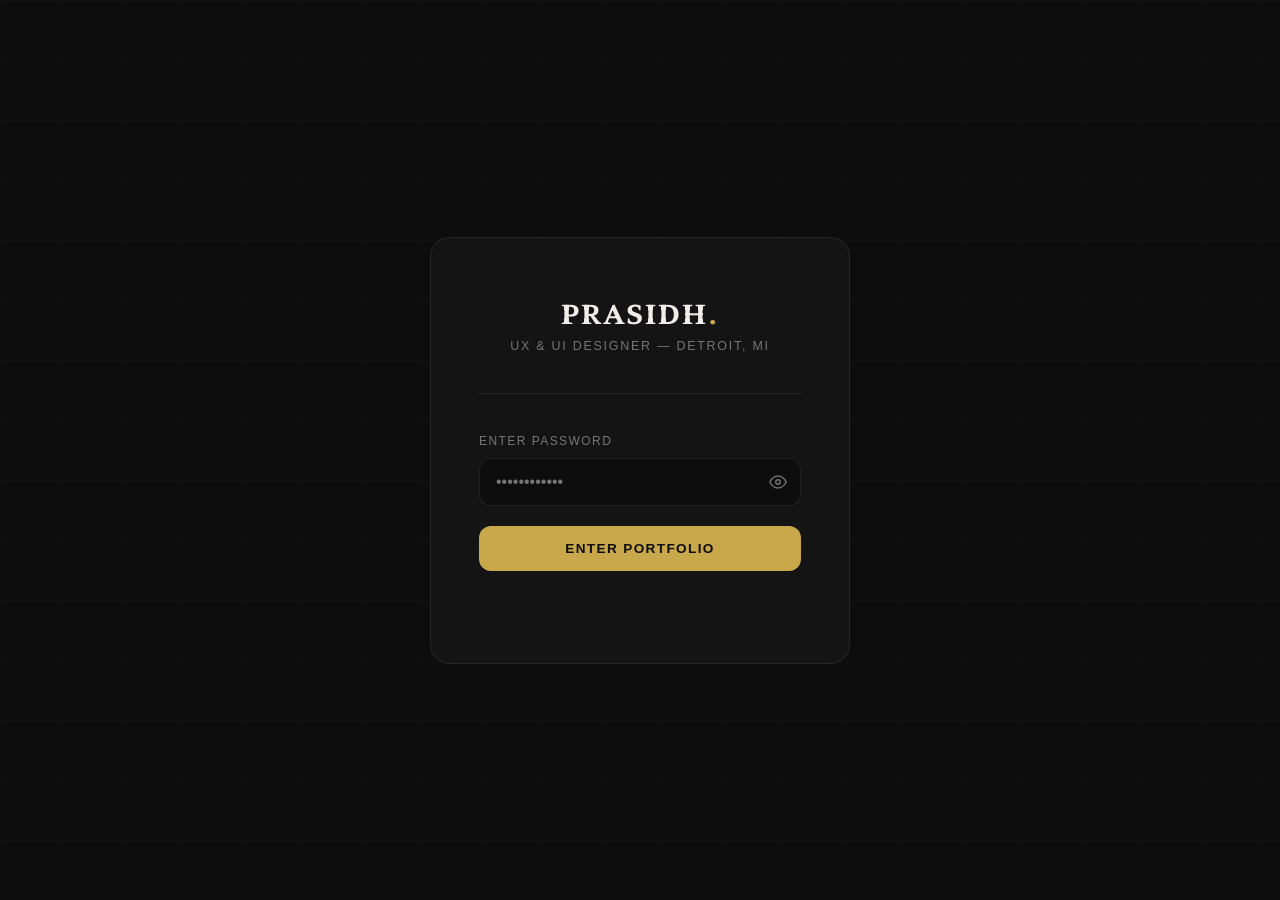
==== commit cdeeef61: "Add password protection, README, and gitignore" ====
--- a/index.html
+++ b/index.html
@@ -1,6 +1,7 @@
 <!DOCTYPE html>
 <html lang="en">
 <head>
+  <script>if(sessionStorage.getItem('ps_auth')!=='1'){var _p=encodeURIComponent(window.location.pathname.split('/').pop()||'index.html');window.location.replace('password.html?next='+_p);}</script>
   <meta charset="UTF-8" />
   <meta name="viewport" content="width=device-width, initial-scale=1.0" />
   <title>Prasidh Shetty — UX & UI Designer</title>
